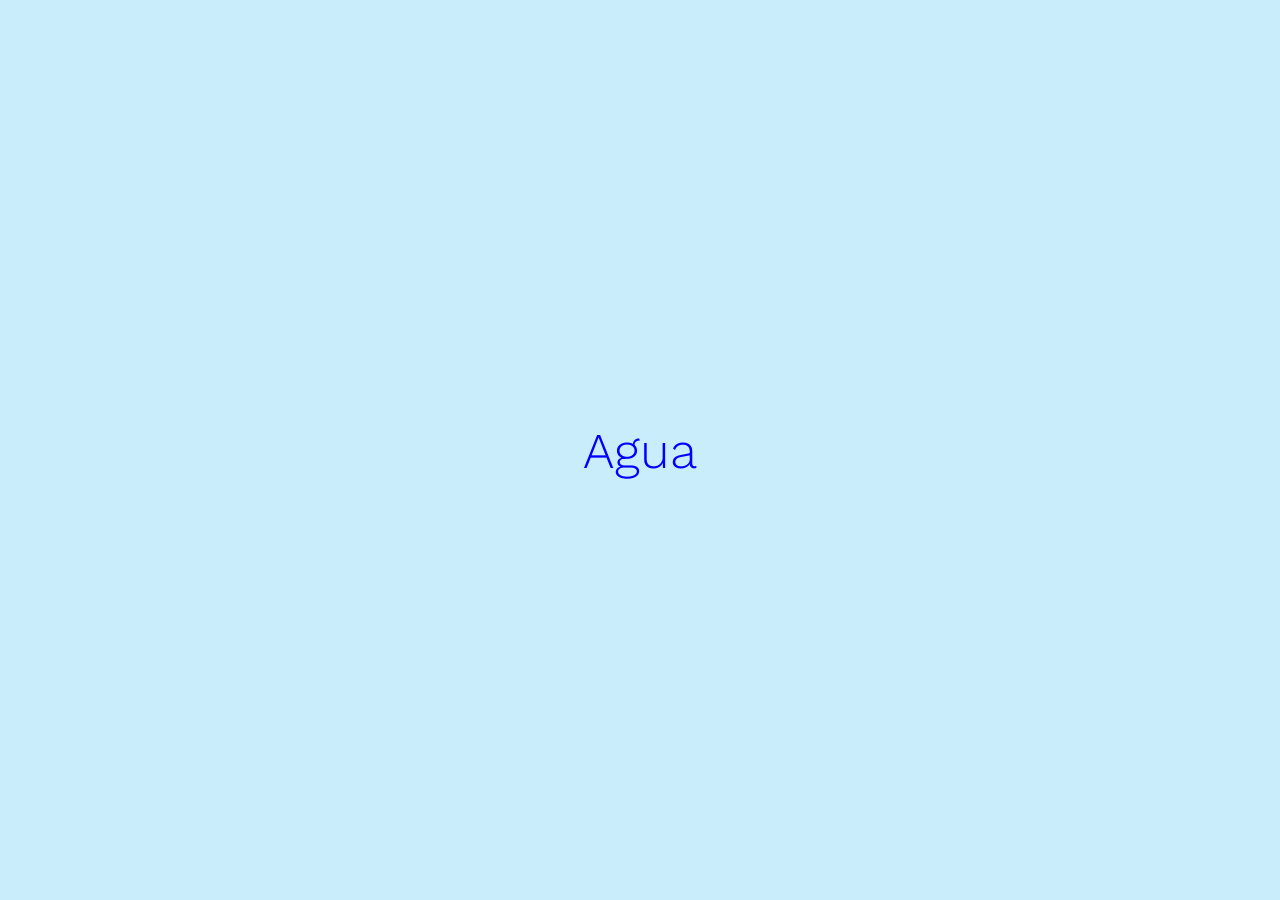
==== index.html @ a753f8dd "Archivos para la página Archivos necesario para la página web y para seguir el tutorial" ====
<!doctype html>
<html lang="es">
  <head>
    <!-- Esta es una nueva linea: esta es una imagen para nuestro favicon. Esta viene desde nuestra carpeta de imgs en el repositorio -->
    <!-- Para cambiarlo puedes poner una imagen (de 32x32 pixeles es suficiente) en esa carpeta. Si vas a la imagen puedes darle clic derecho y copiar el "enlace relativo". esa es la dirección por la que reemplazaremos -->
    <link rel="icon" href="https://img.icons8.com/?size=48&id=13101&format=png" />
    <title>Agua</title>
    <link rel="stylesheet" href="/style.css" />
  </head>

  <body>
    <h1><a href="/inicio.html">Agua</a></h1>
  </body>
</html>
---- style.css ----
/*Aquí llamamos la tipografía desde Google Fonts. Luego veremos cómo hacer esto con cualquier tipografía en otros repositorios*/
@import url('https://fonts.googleapis.com/css2?family=Work+Sans:wght@300;400;500;600&display=swap');

body {
  background-color: #caedfc;
  margin: 0;
  padding: 0;
}

h1 {
  font-family: 'Work Sans', sans-serif;
  font-weight: 300;
  margin: 0;
  position: absolute;
  font-size: 50px;
  top: 50%;
  left: 50%;
  transform: translateX(-50%) translateY(-50%);
}

a {
  color: blue;
  text-decoration: none;
}

a:hover {
  background-color: white;
}

#contenido {
  width: 60%;
  height: 100%;
  margin: 0;
  margin-top: 100px;
  margin-left: auto;
  margin-right: auto;
}

.texto {
  margin: 0;
  font-family: 'Work Sans', sans-serif;
  font-size: 20px;
  text-align: center;
}

.contenedor-imagen {
  border-style: solid;
  border-color: white;
  border-width: 1px;
  width: 30vw;
  height: 30vw;
  margin-left: auto;
  margin-right: auto;
  margin-top: 50px;
  margin-bottom: 50px;
}

.contenedor-imagen img {
  object-fit: cover;
  width: 100%;
  height: 100%;
}
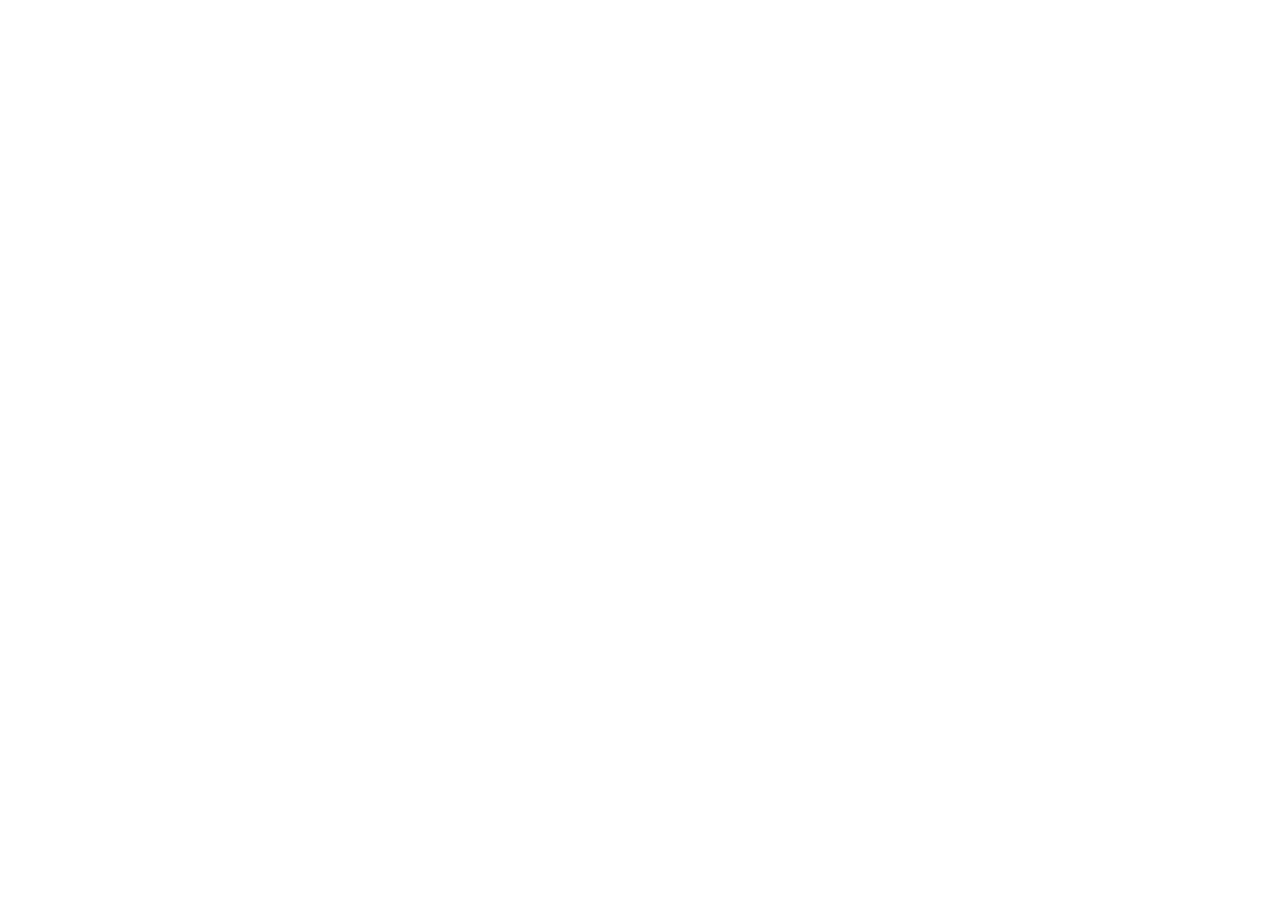
==== commit 34928262: "cuerpo vacio y uso de estilos" ====
--- a/index.html
+++ b/index.html
@@ -1,14 +1,11 @@
 <!doctype html>
 <html lang="es">
   <head>
-    <!-- Esta es una nueva linea: esta es una imagen para nuestro favicon. Esta viene desde nuestra carpeta de imgs en el repositorio -->
-    <!-- Para cambiarlo puedes poner una imagen (de 32x32 pixeles es suficiente) en esa carpeta. Si vas a la imagen puedes darle clic derecho y copiar el "enlace relativo". esa es la dirección por la que reemplazaremos -->
-    <link rel="icon" href="https://img.icons8.com/?size=48&id=13101&format=png" />
-    <title>Agua</title>
-    <link rel="stylesheet" href="/style.css" />
+    <meta charset="UTF-8" />
+    <meta name="viewport" content="width=device-width, initial-scale=1.0" />
+    <title>Calíope — Reseñas Literarias</title>
+    <link rel="stylesheet" href="styles.css" />
   </head>
-
   <body>
-    <h1><a href="/inicio.html">Agua</a></h1>
   </body>
-</html>
+</html>
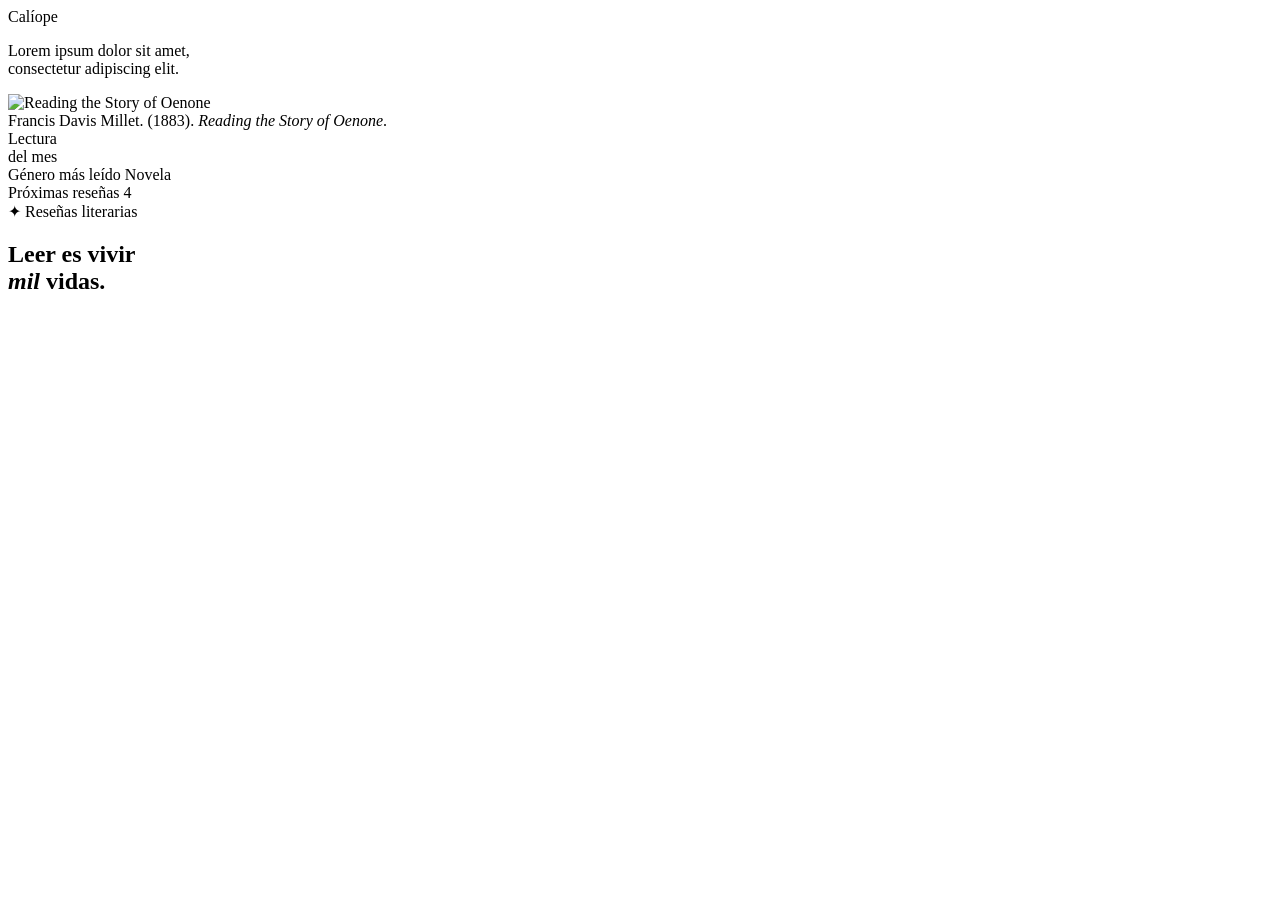
==== commit a5fd61cc: "Primera seccion" ====
--- a/index.html
+++ b/index.html
@@ -7,5 +7,66 @@
     <link rel="stylesheet" href="styles.css" />
   </head>
   <body>
+    <!-- ══════════════════════════════════════════
+        SECCIÓN 1 — HERO
+    ══════════════════════════════════════════ -->
+    <section id="hero">
+      <div class="blob blob-a"></div>
+      <div class="blob blob-b"></div>
+
+      <div class="top-bar">
+        <div class="nav-logo">Calíope</div>
+        <p class="top-desc">
+          Lorem ipsum dolor sit amet,<br />consectetur adipiscing elit.
+        </p>
+      </div>
+
+      <div class="hero-visual">
+        <!-- ══ CONTENEDOR DE IMAGEN (rectángulo redondeado + recortes) ══ -->
+        <div class="hero-img-wrap">
+          <img class="hero-img" src="https://upload.wikimedia.org/wikipedia/commons/d/df/Frank_Millet_-_Reading_the_Story_of_Oenone%2C_c_1882.jpg" alt="Reading the Story of Oenone">
+
+          <div class="hero-img-overlay"></div>
+          <span class="hero-img-credit">Francis Davis Millet. (1883). <em>Reading the Story of Oenone</em>.</span>
+
+          <!--
+            BOQUETES — crean los cortes rectangulares.
+            Mismo color que el fondo de la sección (--paper).
+            border-radius → redondea la esquina cóncava interior.
+            ::before / ::after → curvan las transiciones de apertura.
+          -->
+          <div class="bite-overlay-top"></div>
+          <div class="bite-overlay-bottom"></div>
+        </div>
+        <!-- /contenedor-imagen -->
+
+        <!-- Insignia sobre la imagen (entre los dos recortes) -->
+        <div class="hero-badge">Lectura<br />del mes</div>
+
+        <!-- ══ TEXTO DENTRO DE LOS BOQUETES ══
+         Posicionado sobre el área del recorte (el fondo de la página se ve,
+         así el texto se lee sobre el tono claro --paper).
+        -->
+
+        <!-- Texto del recorte superior: estadísticas, empujado hacia abajo (lado de la imagen) -->
+        <div class="bite-top-text">
+          <div class="bite-stat">
+            <span class="bite-stat-label">Género más leído</span>
+            <span class="bite-stat-val">Novela</span>
+          </div>
+          <div class="bite-stat">
+            <span class="bite-stat-label">Próximas reseñas</span>
+            <span class="bite-stat-val">4</span>
+          </div>
+        </div>
+
+        <!-- Texto del recorte inferior: título, empujado hacia arriba (lado de la imagen) -->
+        <div class="bite-bottom-text">
+          <span class="hero-tag">✦ Reseñas literarias</span>
+          <h1>Leer es vivir<br /><em>mil</em> vidas.</h1>
+        </div>
+      </div>
+      <!-- /visual-hero -->
+    </section>
   </body>
 </html>
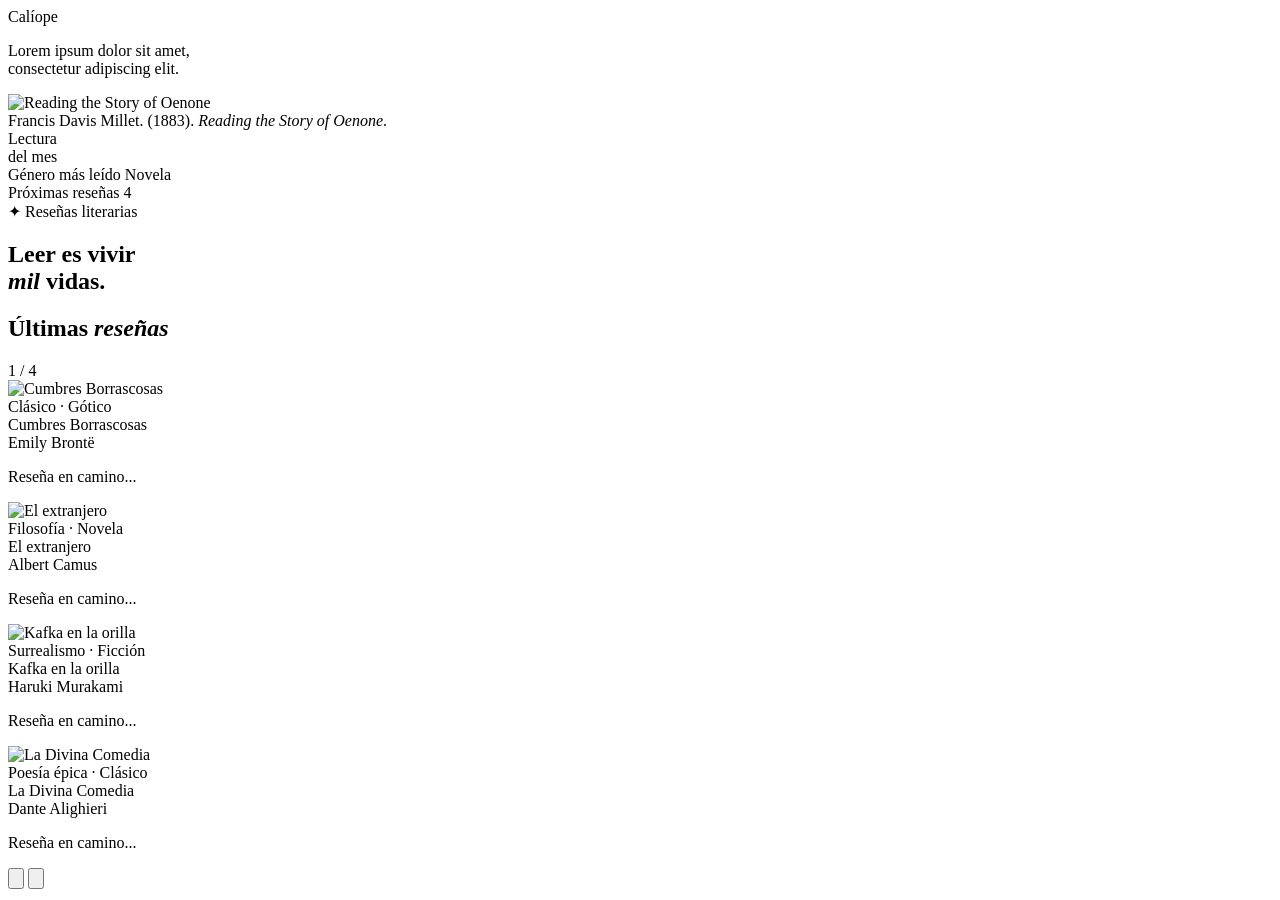
==== commit f9f02f3b: "Seccion 2" ====
--- a/index.html
+++ b/index.html
@@ -68,5 +68,142 @@
       </div>
       <!-- /visual-hero -->
     </section>
+
+    <!-- ══════════════════════════════════════════
+     SECCIÓN 2 — CARRUSEL
+══════════════════════════════════════════ -->
+    <section id="carousel-sec">
+      <div class="car-header">
+        <h2>Últimas <em>reseñas</em></h2>
+        <div class="car-counter">
+          <span id="cur">1</span> / <span id="tot">4</span>
+        </div>
+      </div>
+      <div class="car-wrap">
+        <div class="car-track" id="track">
+          <div class="book-card">
+            <div class="book-cover">
+              <img src="https://images.cdn1.buscalibre.com/fit-in/360x360/85/16/8516d825f44f192528d673955df2bc99.jpg" alt="Cumbres Borrascosas">
+            </div>
+            <div class="book-info">
+              <div>
+                <div class="book-genre">Clásico · Gótico</div>
+                <div class="book-title">Cumbres Borrascosas</div>
+                <div class="book-author">Emily Brontë</div>
+                <div class="book-stars">
+                  <div class="star f"></div>
+                  <div class="star f"></div>
+                  <div class="star f"></div>
+                  <div class="star f"></div>
+                  <div class="star f"></div>
+                </div>
+                <p class="book-review">
+                  Reseña en camino...
+                </p>
+              </div>
+              <!-- <a href="#" class="book-cta">Leer reseña completa →</a> -->
+            </div>
+          </div>
+
+          <div class="book-card">
+            <div class="book-cover">
+              <img src="https://images.cdn2.buscalibre.com/fit-in/360x360/06/58/0658a9f4c14e34ffdd0d9715aaeac93c.jpg" alt="El extranjero">
+            </div>
+            <div class="book-info">
+              <div>
+                <div class="book-genre">Filosofía · Novela</div>
+                <div class="book-title">El extranjero</div>
+                <div class="book-author">Albert Camus</div>
+                <div class="book-stars">
+                  <div class="star f"></div>
+                  <div class="star f"></div>
+                  <div class="star f"></div>
+                  <div class="star f"></div>
+                  <div class="star e"></div>
+                </div>
+                <p class="book-review">
+                  Reseña en camino...
+                </p>
+              </div>
+              <!-- <a href="#" class="book-cta">Leer reseña completa →</a> -->
+            </div>
+          </div>
+
+          <div class="book-card">
+            <div class="book-cover">
+              <img src="https://images.cdn1.buscalibre.com/fit-in/360x360/9a/39/9a39f5be33c5cd4900064be6715efcaf.jpg" alt="Kafka en la orilla">
+            </div>
+            <div class="book-info">
+              <div>
+                <div class="book-genre">Surrealismo · Ficción</div>
+                <div class="book-title">Kafka en la orilla</div>
+                <div class="book-author">Haruki Murakami</div>
+                <div class="book-stars">
+                  <div class="star f"></div>
+                  <div class="star f"></div>
+                  <div class="star f"></div>
+                  <div class="star f"></div>
+                  <div class="star e"></div>
+                </div>
+                <p class="book-review">
+                  Reseña en camino...
+                </p>
+              </div>
+              <!-- <a href="#" class="book-cta">Leer reseña completa →</a> -->
+            </div>
+          </div>
+
+          <div class="book-card">
+            <div class="book-cover">
+              <img src="https://images.cdn3.buscalibre.com/fit-in/360x360/cc/23/cc23cb6ef0b43393b6e62e43667edb3e.jpg" alt="La Divina Comedia">
+            </div>
+            <div class="book-info">
+              <div>
+                <div class="book-genre">Poesía épica · Clásico</div>
+                <div class="book-title">La Divina Comedia</div>
+                <div class="book-author">Dante Alighieri</div>
+                <div class="book-stars">
+                  <div class="star f"></div>
+                  <div class="star f"></div>
+                  <div class="star f"></div>
+                  <div class="star f"></div>
+                  <div class="star f"></div>
+                </div>
+                <p class="book-review">
+                  Reseña en camino...
+                </p>
+              </div>
+              <!-- <a href="#" class="book-cta">Leer reseña completa →</a> -->
+            </div>
+          </div>
+        </div>
+      </div>
+      <div class="car-controls">
+        <div class="car-dots" id="dots"></div>
+        <button class="car-btn" id="prev" aria-label="Anterior">
+          <svg
+            viewBox="0 0 18 18"
+            fill="none"
+            stroke="currentColor"
+            stroke-width="1.6"
+            stroke-linecap="round"
+          >
+            <path d="M11 4L6 9l5 5" />
+          </svg>
+        </button>
+        <button class="car-btn" id="next" aria-label="Siguiente">
+          <svg
+            viewBox="0 0 18 18"
+            fill="none"
+            stroke="currentColor"
+            stroke-width="1.6"
+            stroke-linecap="round"
+          >
+            <path d="M7 4l5 5-5 5" />
+          </svg>
+        </button>
+      </div>
+    </section>
+
   </body>
 </html>
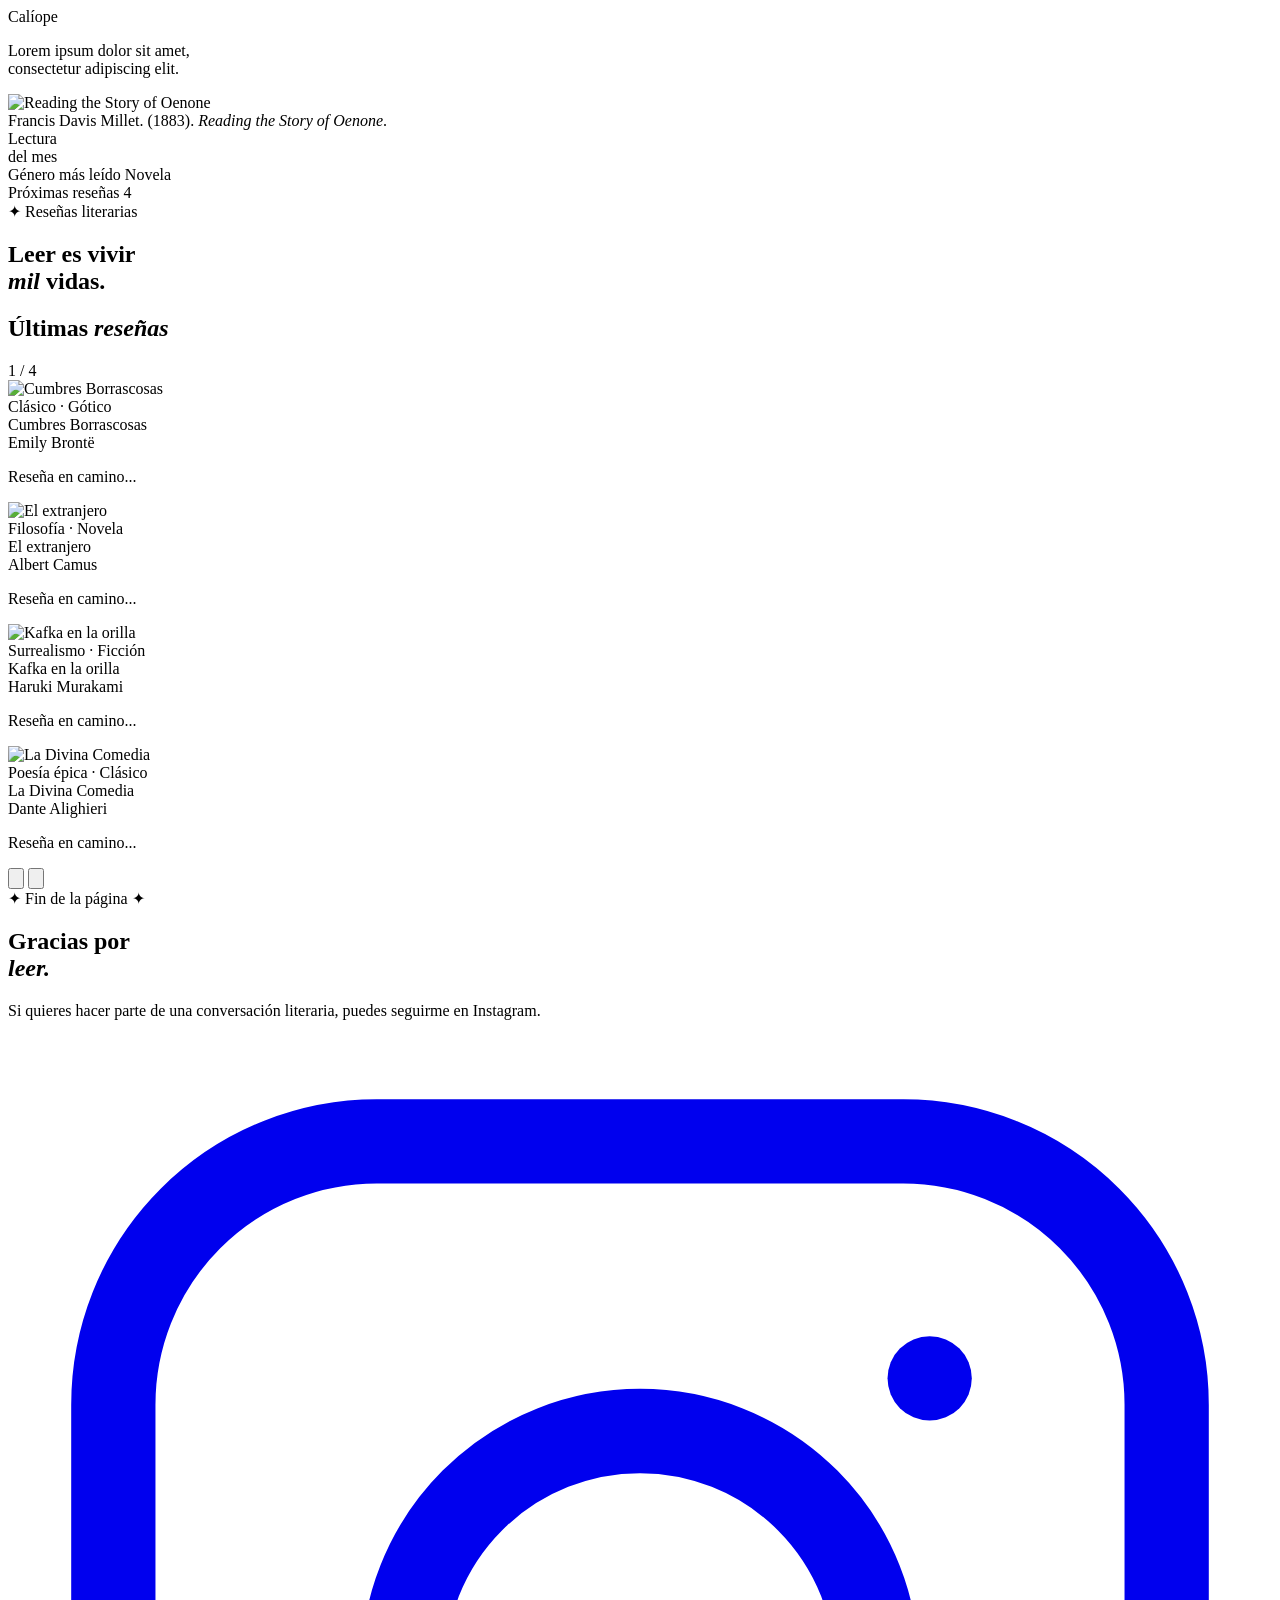
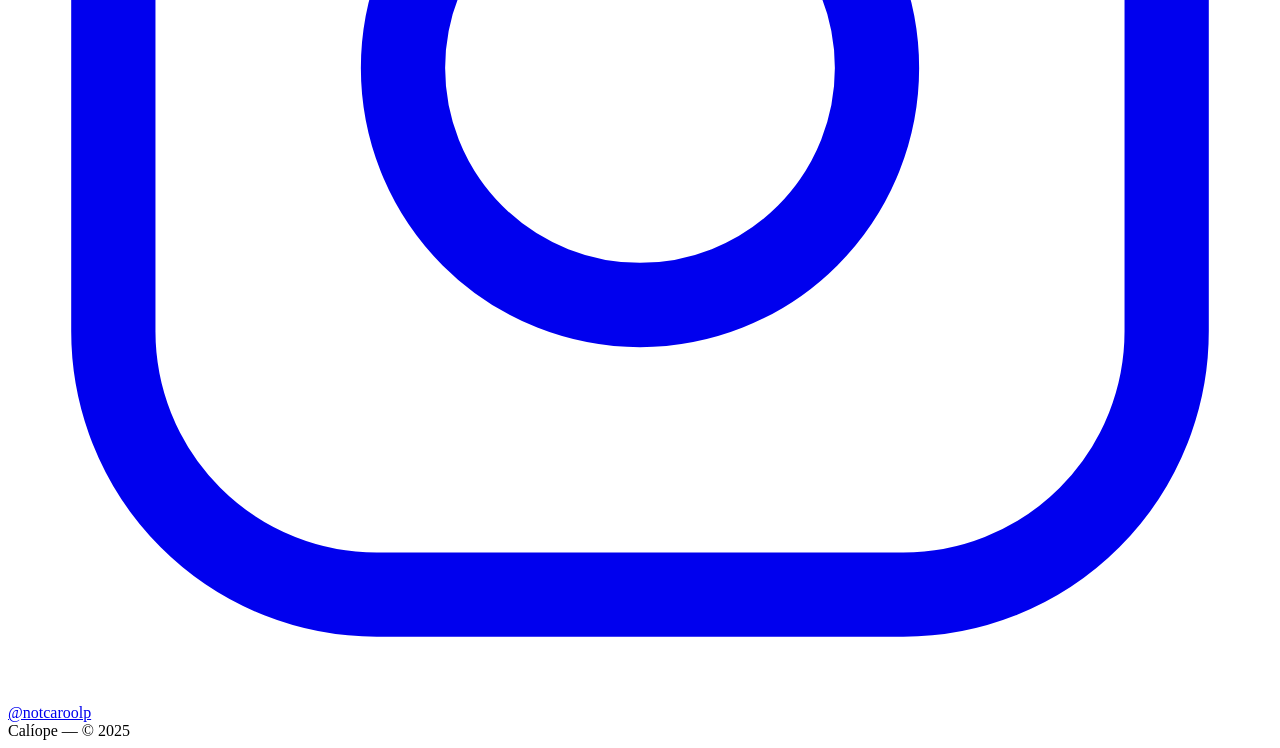
==== commit 21d6d0fe: "Seccion 3" ====
--- a/index.html
+++ b/index.html
@@ -205,5 +205,50 @@
       </div>
     </section>
 
+    
+    <!-- ══════════════════════════════════════════
+     SECCIÓN 3 — GRACIAS
+══════════════════════════════════════════ -->
+    <section id="thanks">
+      <div class="thanks-blob-a"></div>
+      <div class="thanks-blob-b"></div>
+      <div class="deco-vline"></div>
+      <div class="thanks-inner">
+        <span class="thanks-eyebrow">✦ Fin de la página ✦</span>
+        <h2 class="thanks-title">Gracias por<br /><em>leer.</em></h2>
+        <div class="thanks-div"></div>
+        <p class="thanks-sub">
+          Si quieres hacer parte de una conversación literaria, puedes seguirme en Instagram.
+        </p>
+        <a
+          href="https://www.instagram.com/notcaroolp"
+          target="_blank"
+          rel="noopener noreferrer"
+          class="ig-link"
+        >
+          <svg
+            class="ig-icon"
+            viewBox="0 0 24 24"
+            fill="none"
+            stroke="currentColor"
+            stroke-width="1.6"
+            stroke-linecap="round"
+            stroke-linejoin="round"
+          >
+            <rect x="2" y="2" width="20" height="20" rx="5" ry="5" />
+            <circle cx="12" cy="12" r="4.5" />
+            <circle
+              cx="17.5"
+              cy="6.5"
+              r=".8"
+              fill="currentColor"
+              stroke="none"
+            />
+          </svg>
+          @notcaroolp
+        </a>
+      </div>
+      <span class="thanks-footer">Calíope — © 2025</span>
+    </section>
   </body>
 </html>
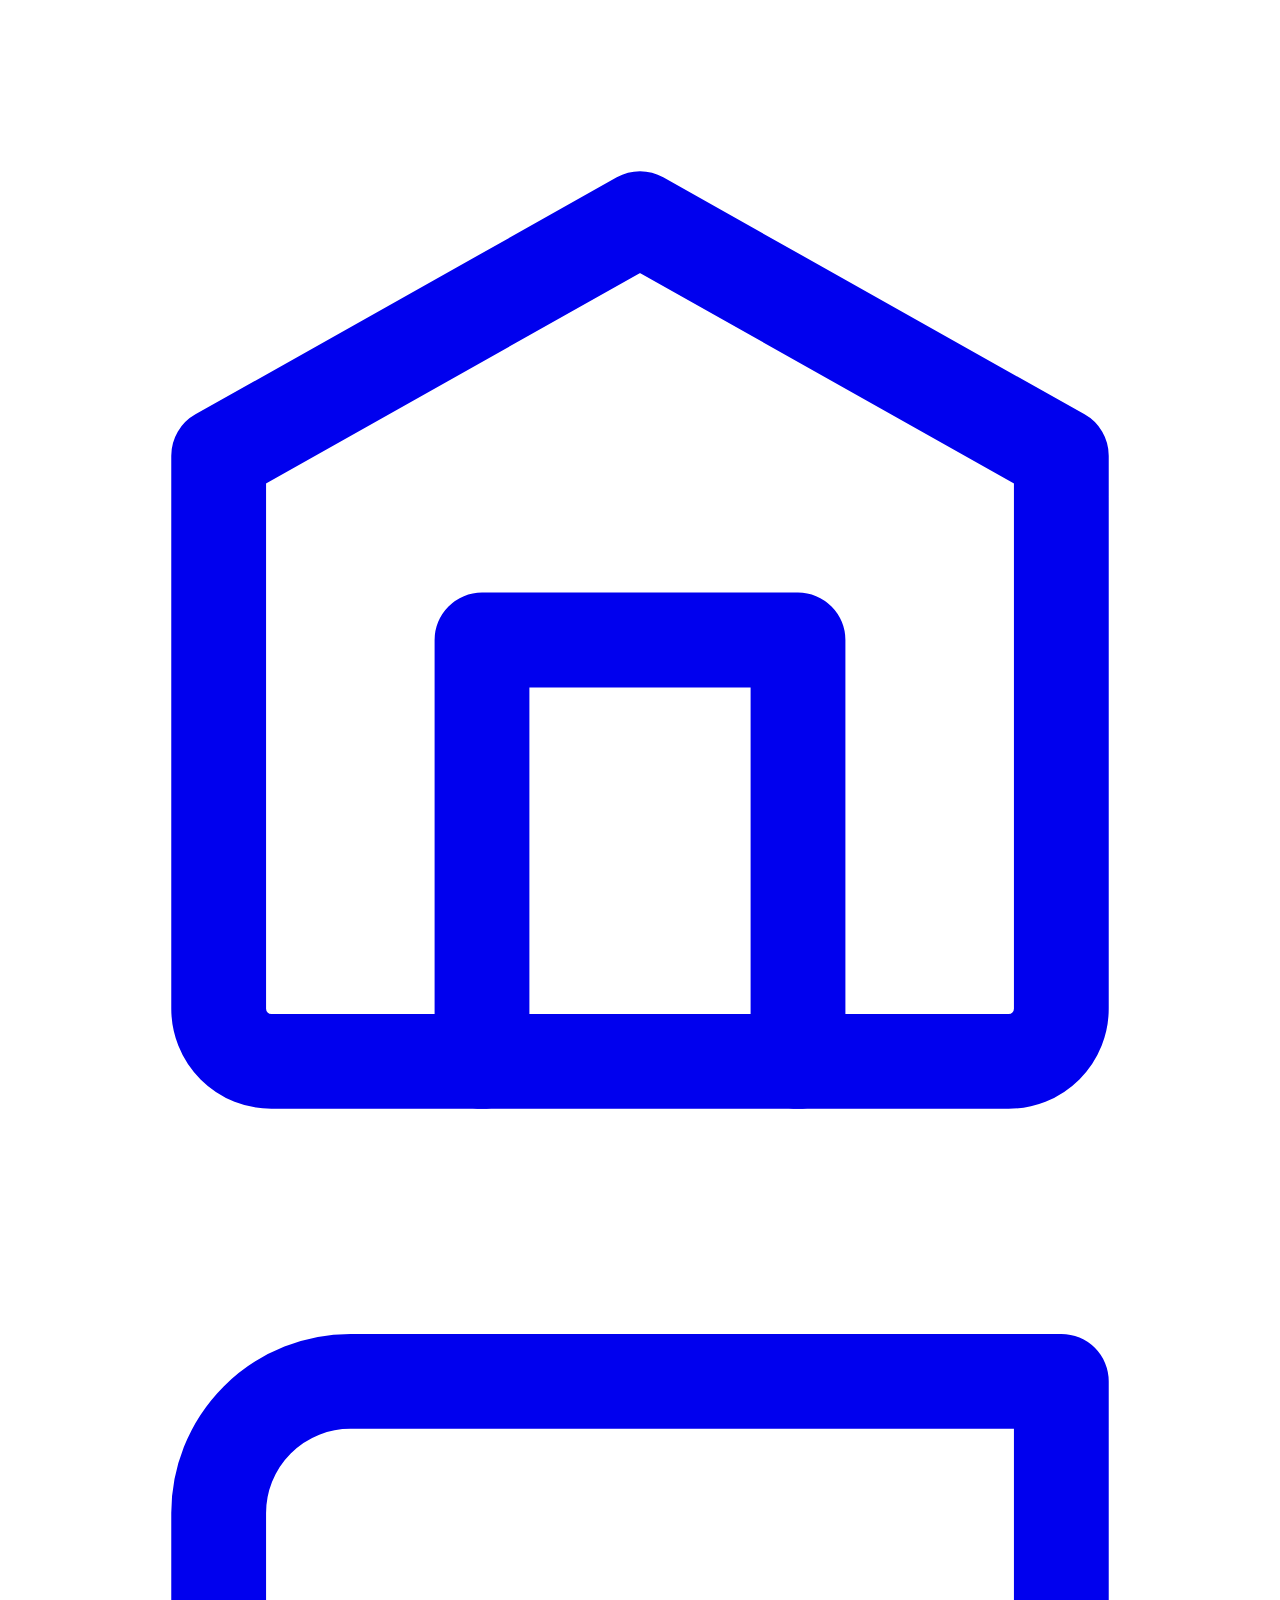
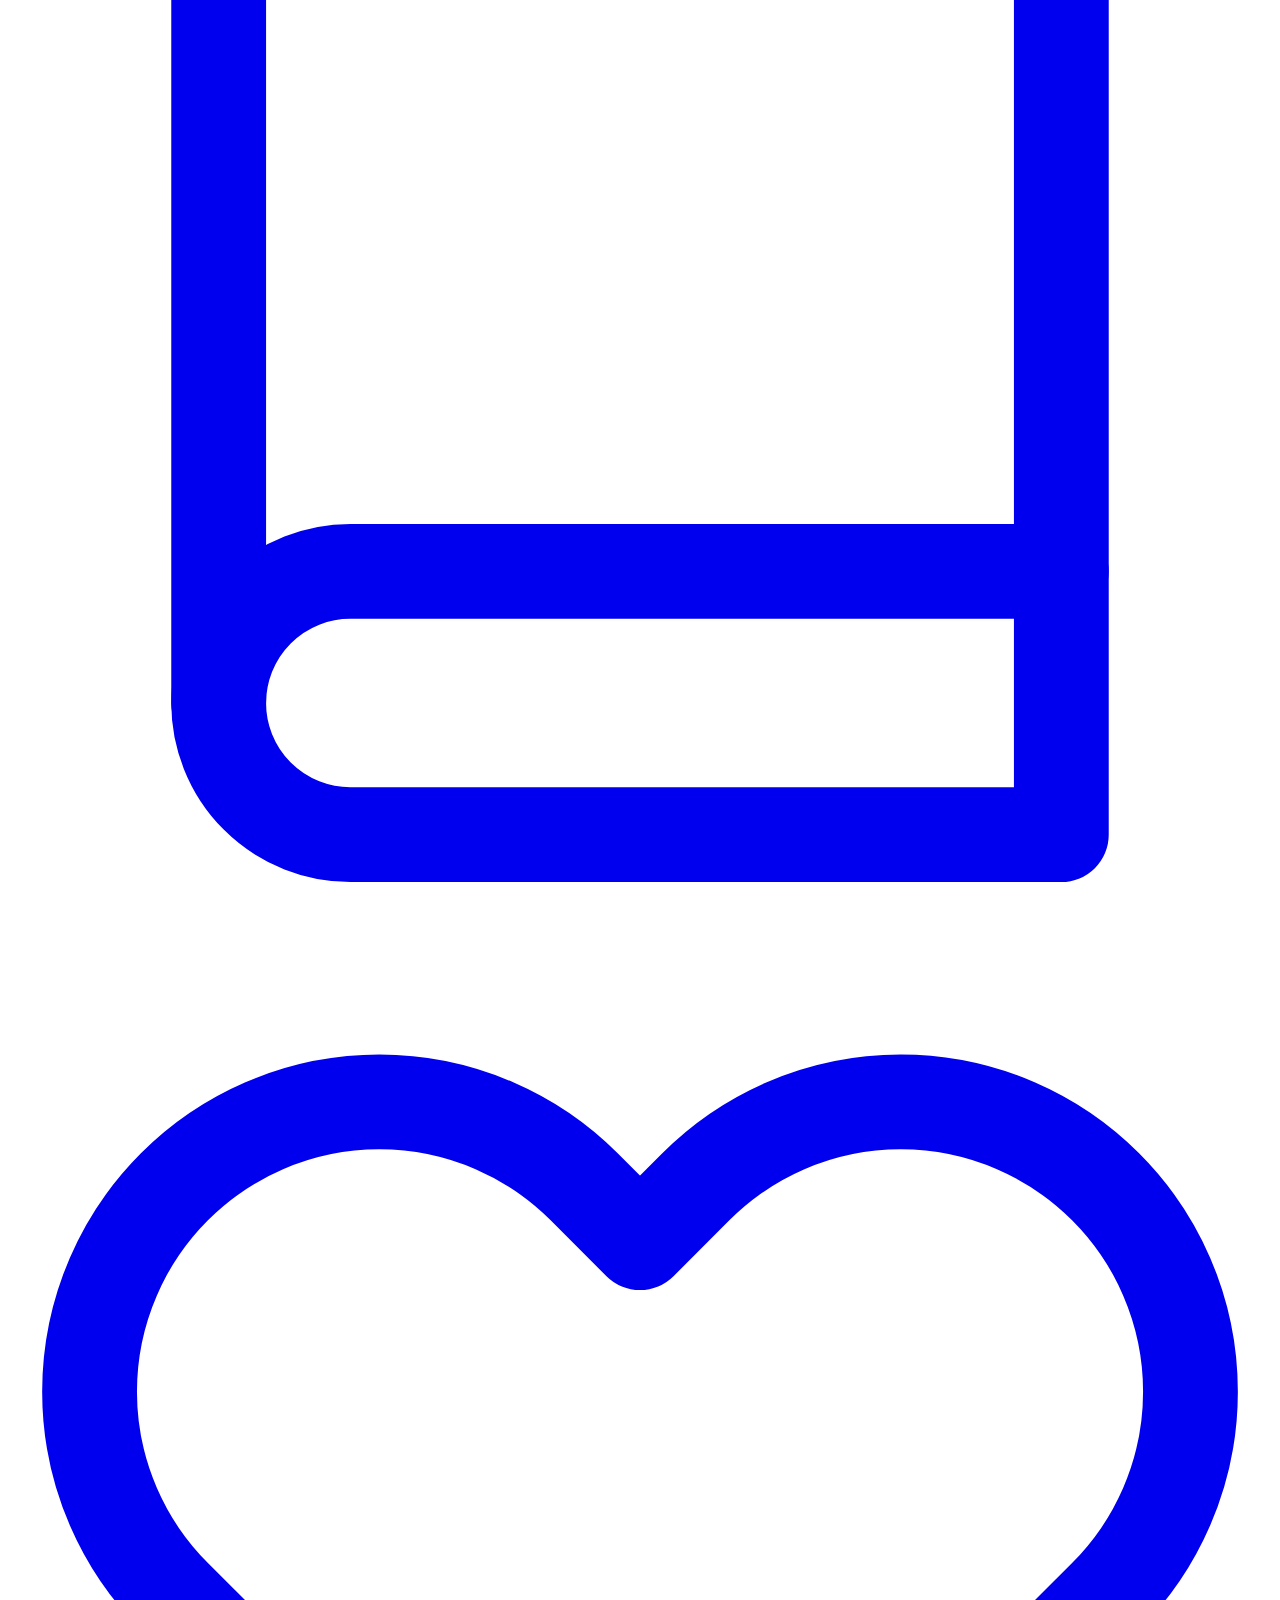
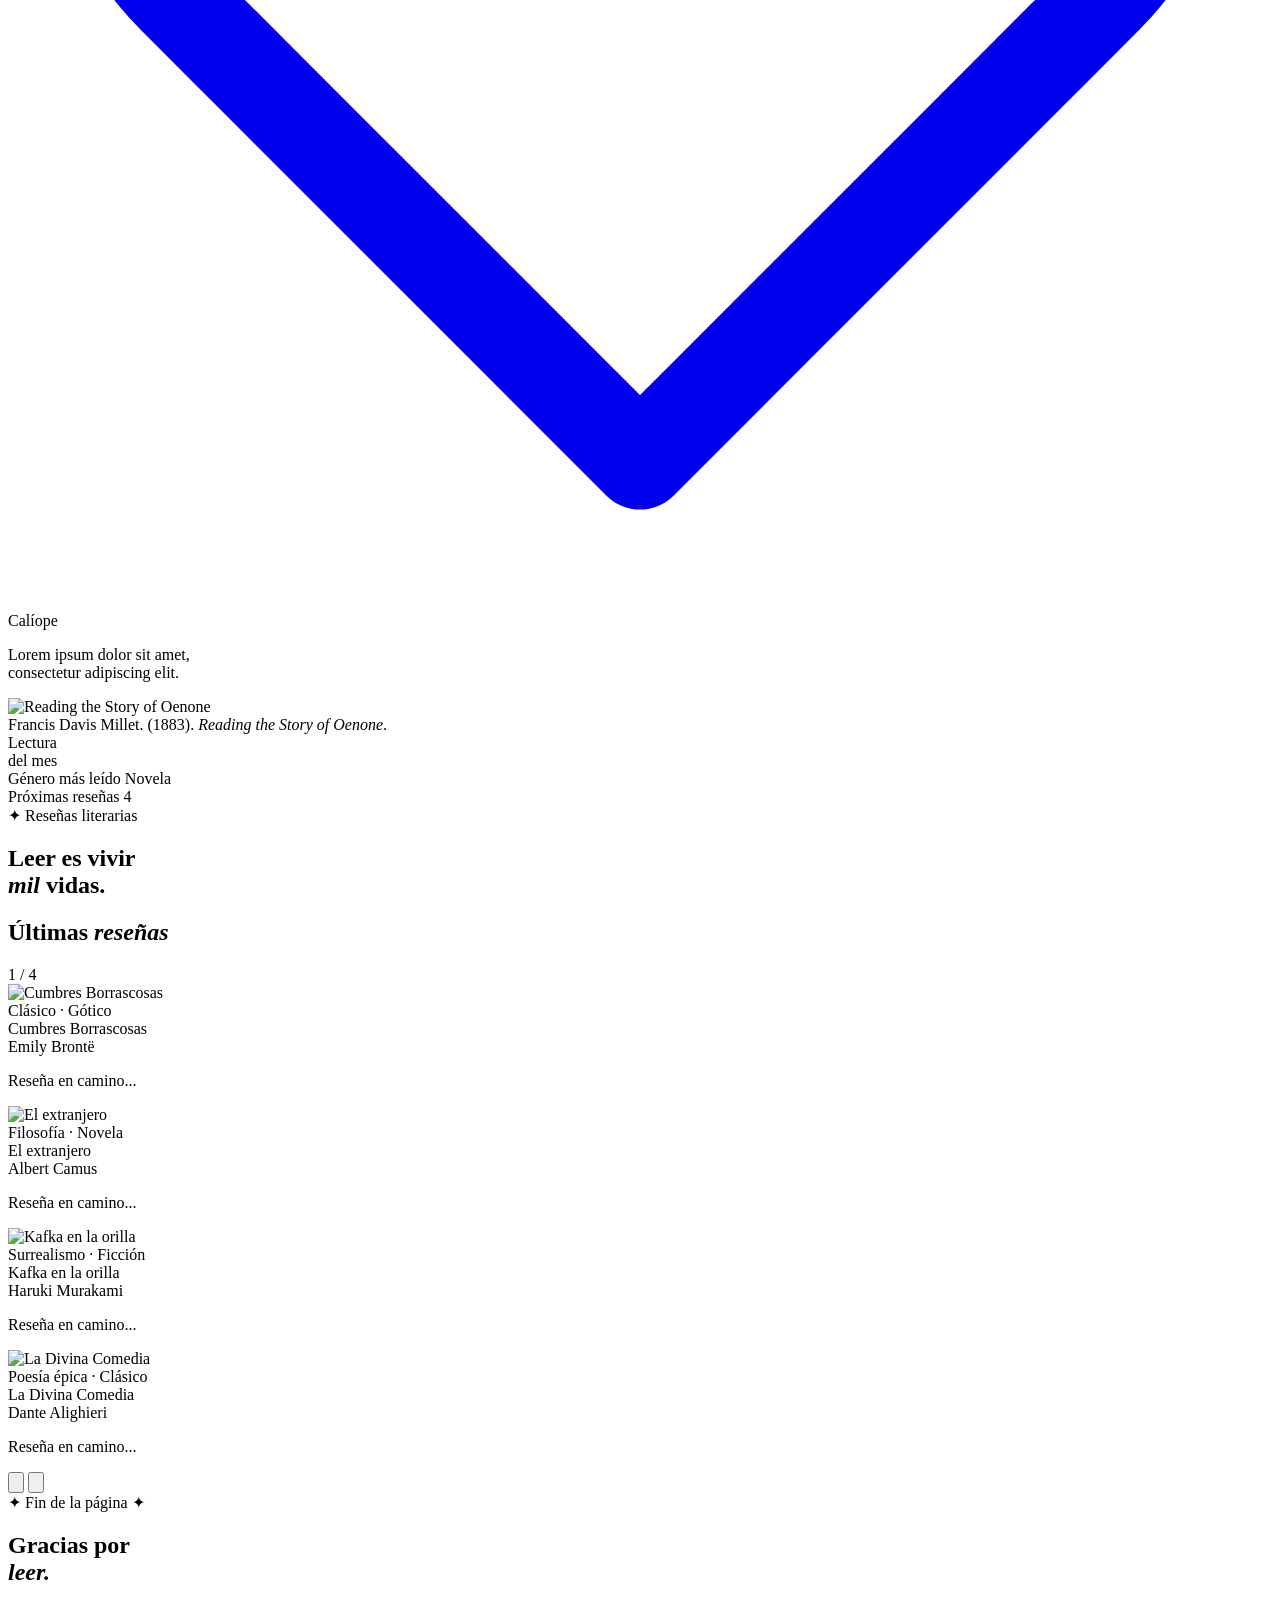
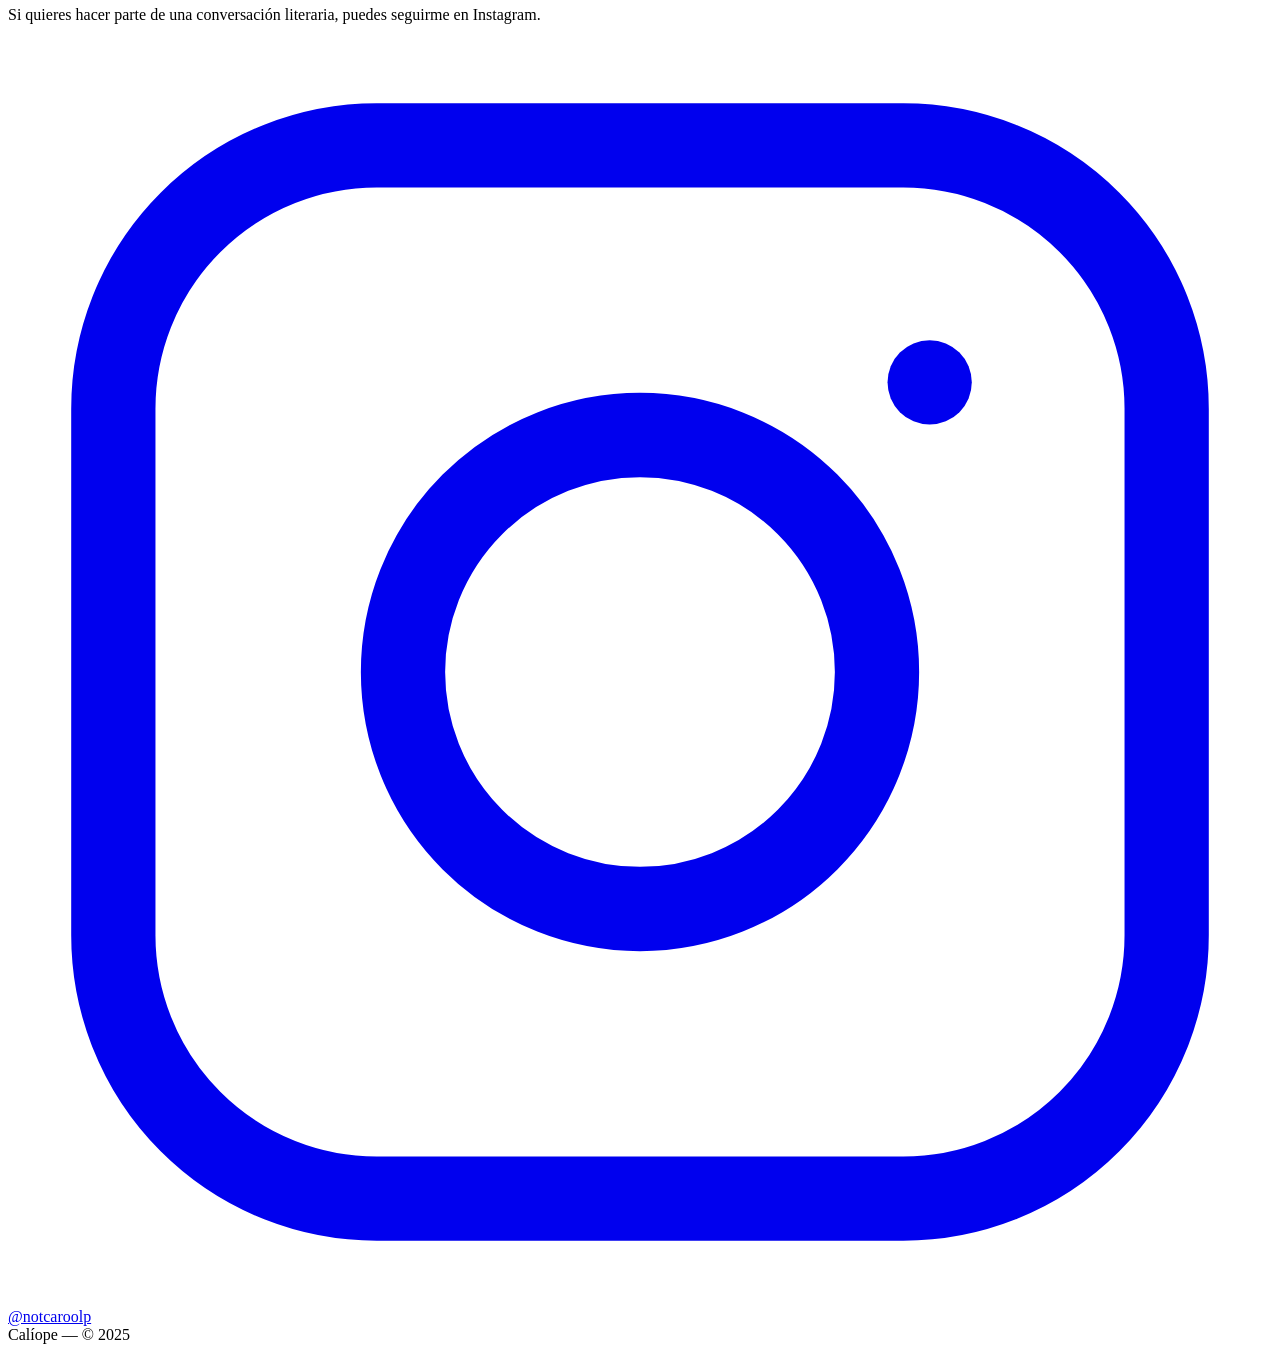
==== commit 40a44307: "Barra de navegacion al lado" ====
--- a/index.html
+++ b/index.html
@@ -7,6 +7,72 @@
     <link rel="stylesheet" href="styles.css" />
   </head>
   <body>
+    <!-- ══════════════════════════════════════════
+     NAVEGACIÓN LATERAL FLOTANTE
+══════════════════════════════════════════ -->
+    <nav class="side-nav" aria-label="Navegación de secciones">
+      <a
+        href="#hero"
+        class="side-nav-btn active"
+        data-section="hero"
+        data-label="Inicio"
+        aria-label="Inicio"
+      >
+        <svg
+          viewBox="0 0 24 24"
+          fill="none"
+          stroke="currentColor"
+          stroke-width="1.8"
+          stroke-linecap="round"
+          stroke-linejoin="round"
+        >
+          <path d="M4 19V8.5L12 4l8 4.5V19a1 1 0 0 1-1 1H5a1 1 0 0 1-1-1z" />
+          <path d="M9 20v-8h6v8" />
+        </svg>
+      </a>
+      <a
+        href="#carousel-sec"
+        class="side-nav-btn"
+        data-section="carousel-sec"
+        data-label="Reseñas"
+        aria-label="Reseñas"
+      >
+        <svg
+          viewBox="0 0 24 24"
+          fill="none"
+          stroke="currentColor"
+          stroke-width="1.8"
+          stroke-linecap="round"
+          stroke-linejoin="round"
+        >
+          <path d="M4 19.5A2.5 2.5 0 0 1 6.5 17H20" />
+          <path
+            d="M6.5 2H20v20H6.5A2.5 2.5 0 0 1 4 19.5v-15A2.5 2.5 0 0 1 6.5 2z"
+          />
+        </svg>
+      </a>
+      <a
+        href="#thanks"
+        class="side-nav-btn"
+        data-section="thanks"
+        data-label="Contacto"
+        aria-label="Contacto"
+      >
+        <svg
+          viewBox="0 0 24 24"
+          fill="none"
+          stroke="currentColor"
+          stroke-width="1.8"
+          stroke-linecap="round"
+          stroke-linejoin="round"
+        >
+          <path
+            d="M20.84 4.61a5.5 5.5 0 0 0-7.78 0L12 5.67l-1.06-1.06a5.5 5.5 0 0 0-7.78 7.78l1.06 1.06L12 21.23l7.78-7.78 1.06-1.06a5.5 5.5 0 0 0 0-7.78z"
+          />
+        </svg>
+      </a>
+    </nav>
+
     <!-- ══════════════════════════════════════════
         SECCIÓN 1 — HERO
     ══════════════════════════════════════════ -->
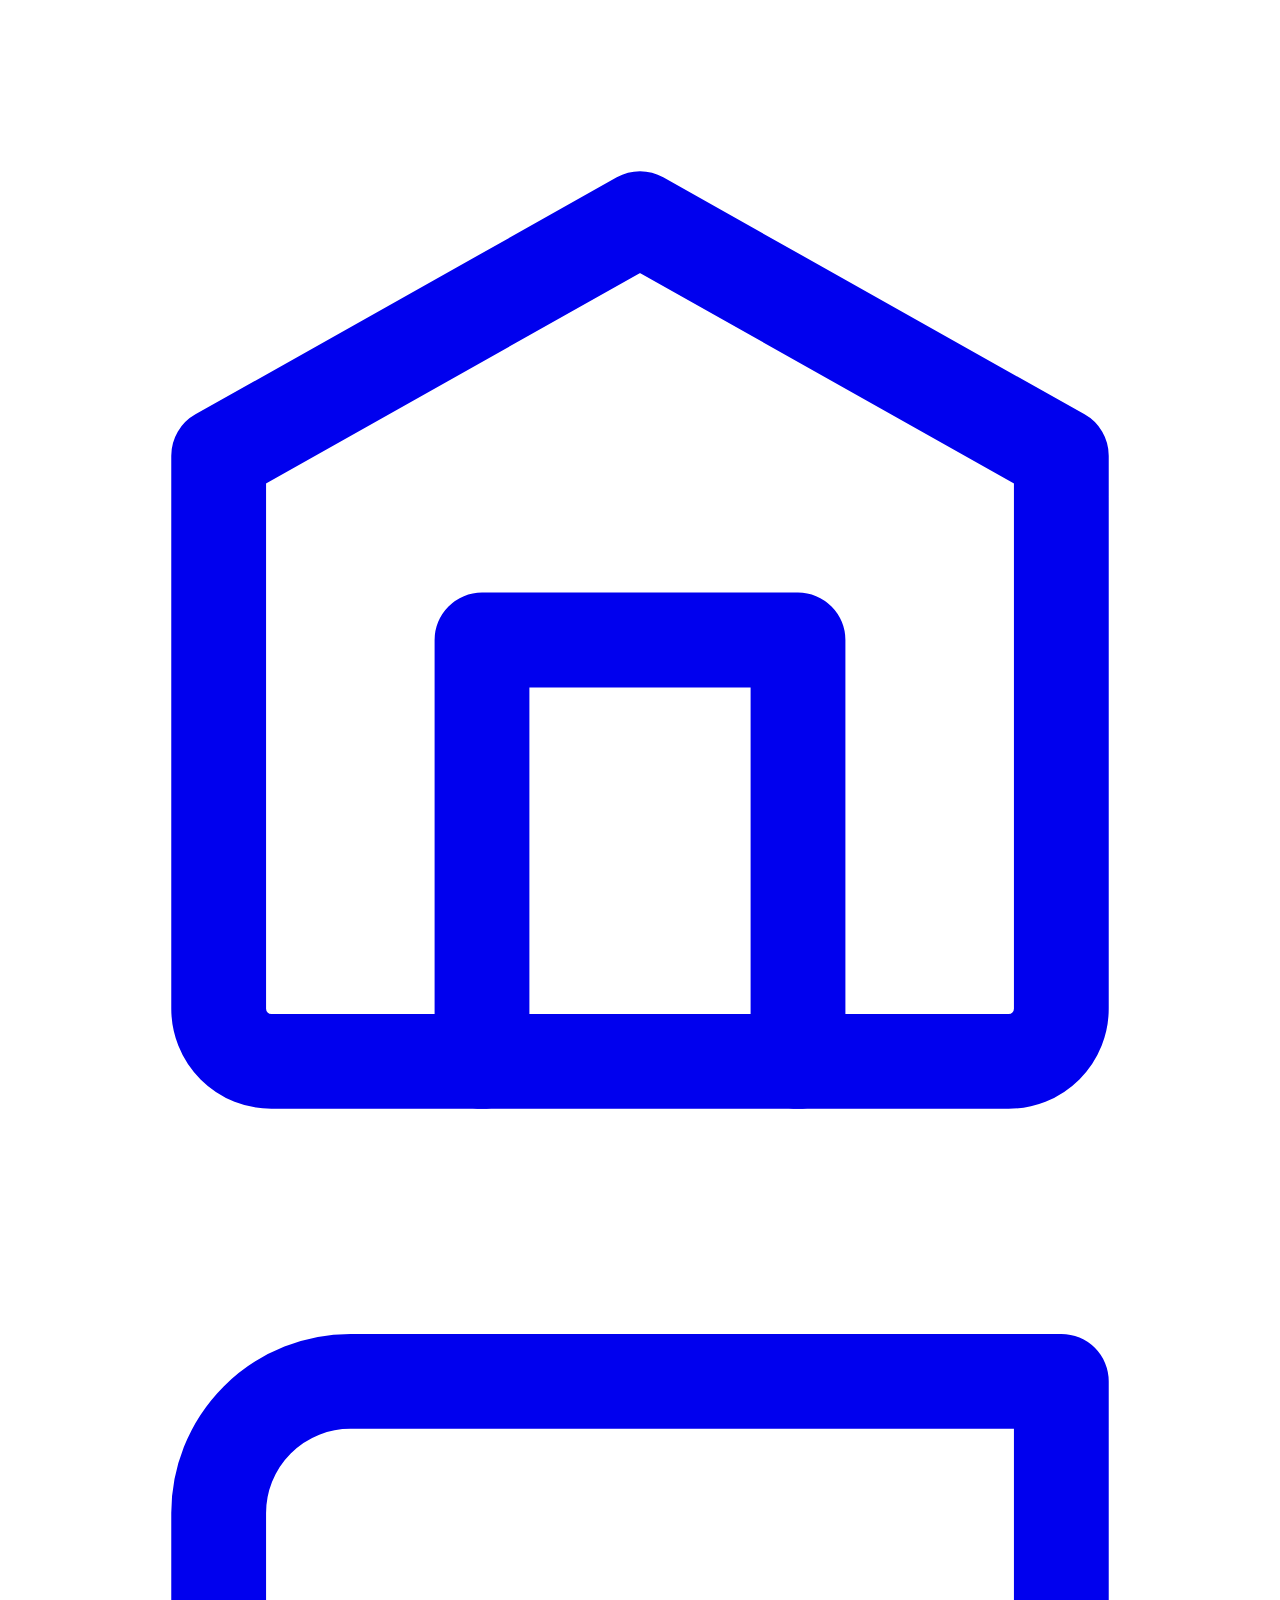
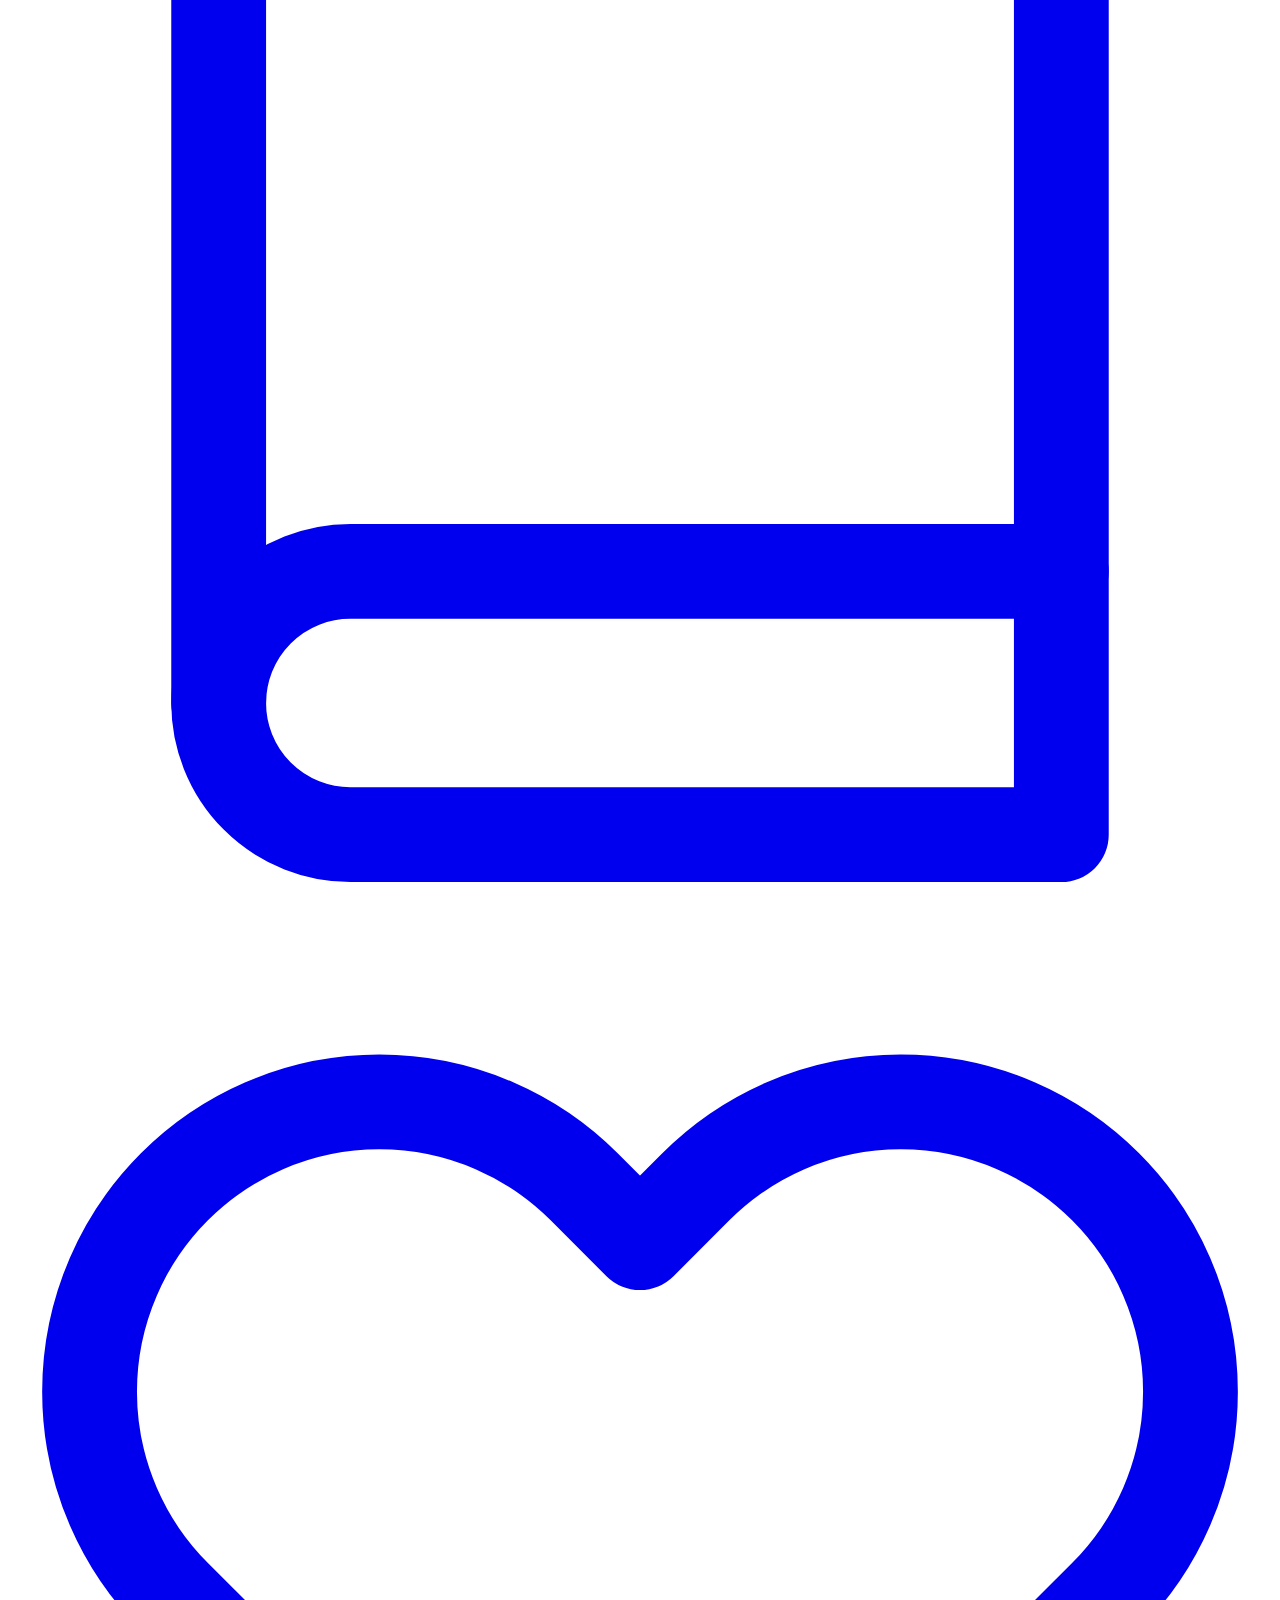
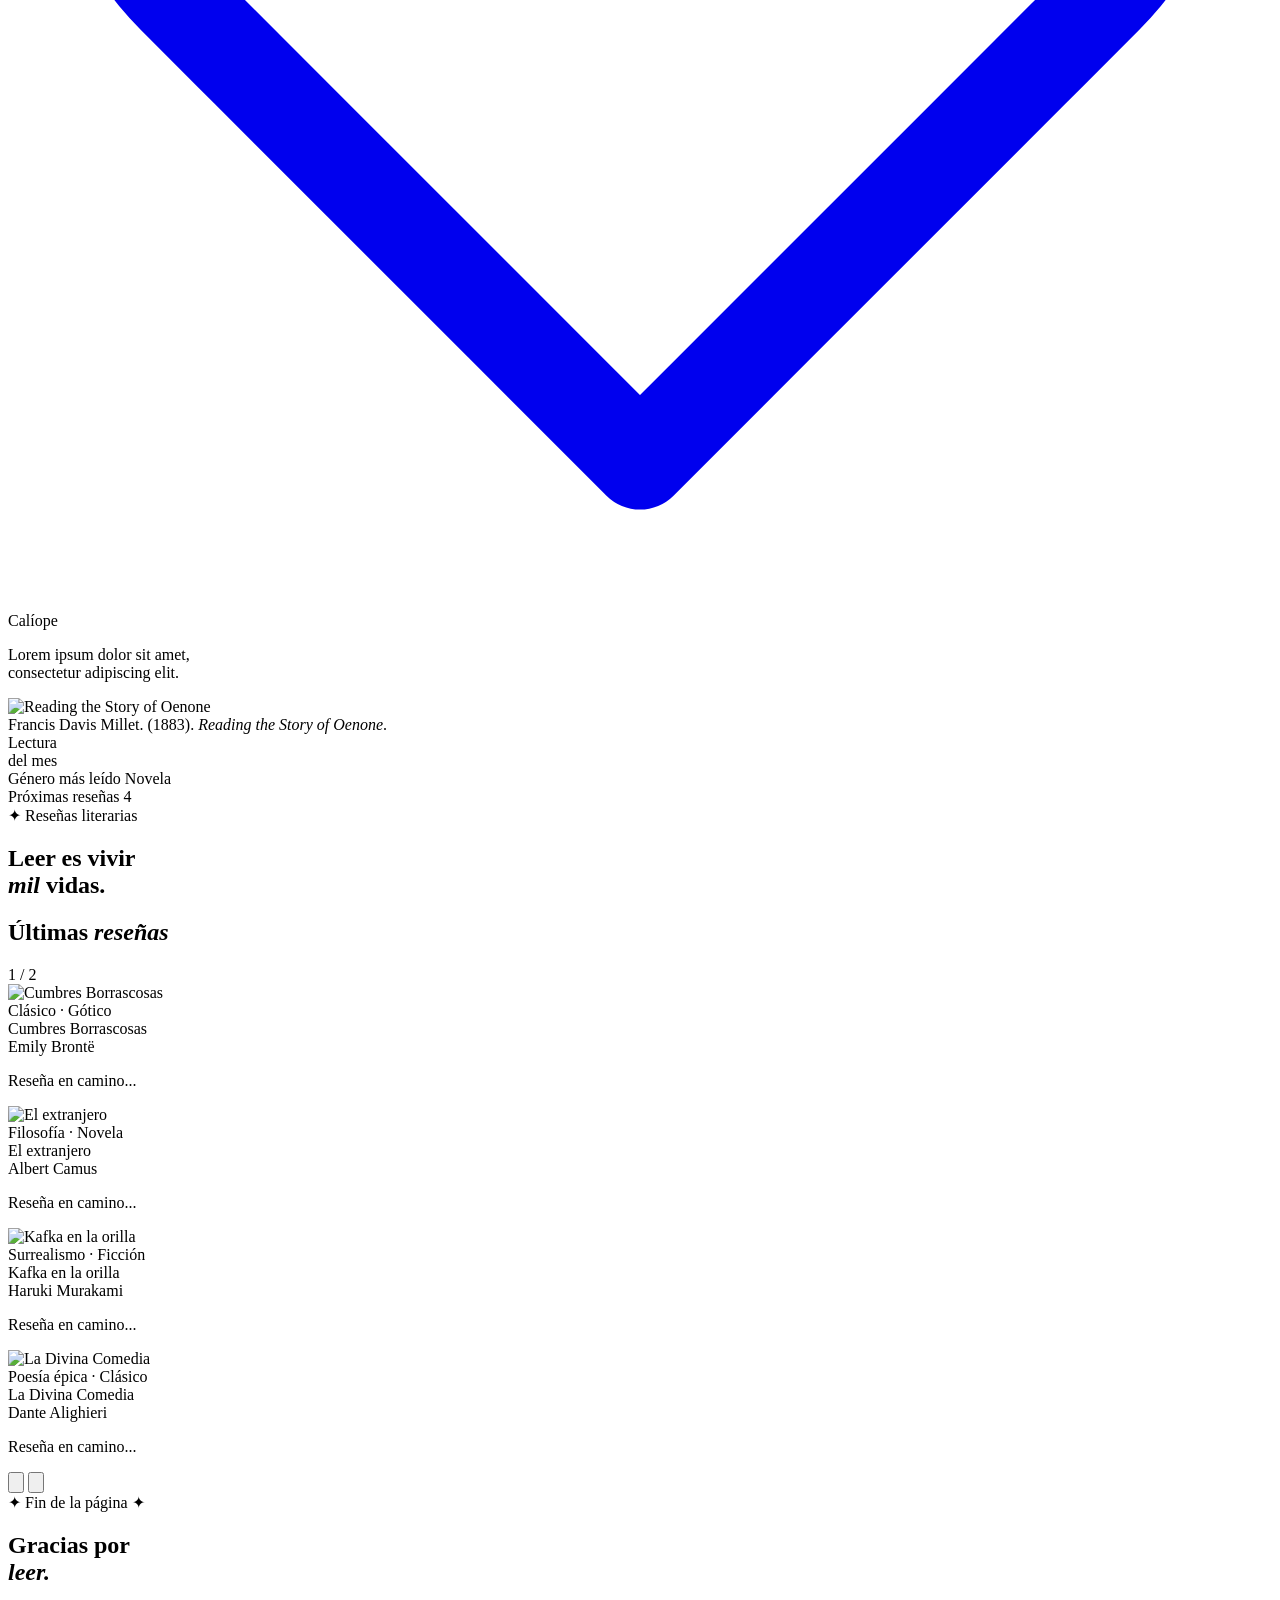
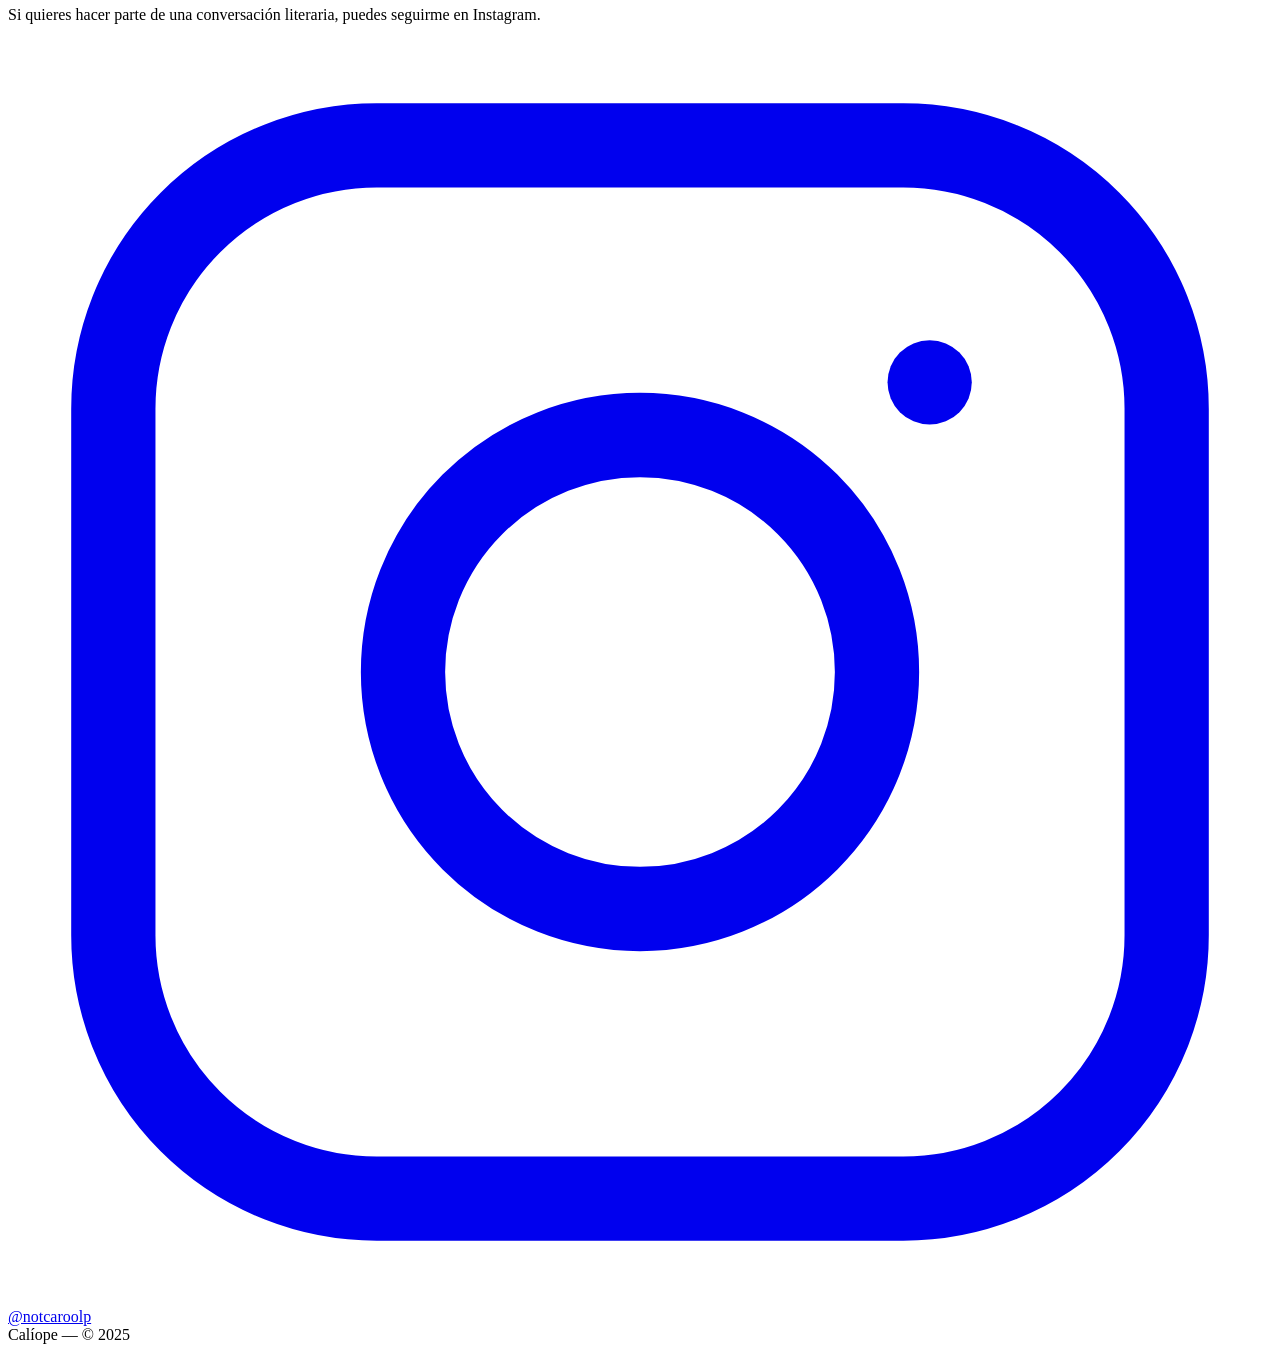
==== commit 3f6d2fff: "Aplicando el script" ====
--- a/index.html
+++ b/index.html
@@ -316,5 +316,7 @@
       </div>
       <span class="thanks-footer">Calíope — © 2025</span>
     </section>
+
+    <script src="script.js"></script>
   </body>
 </html>
